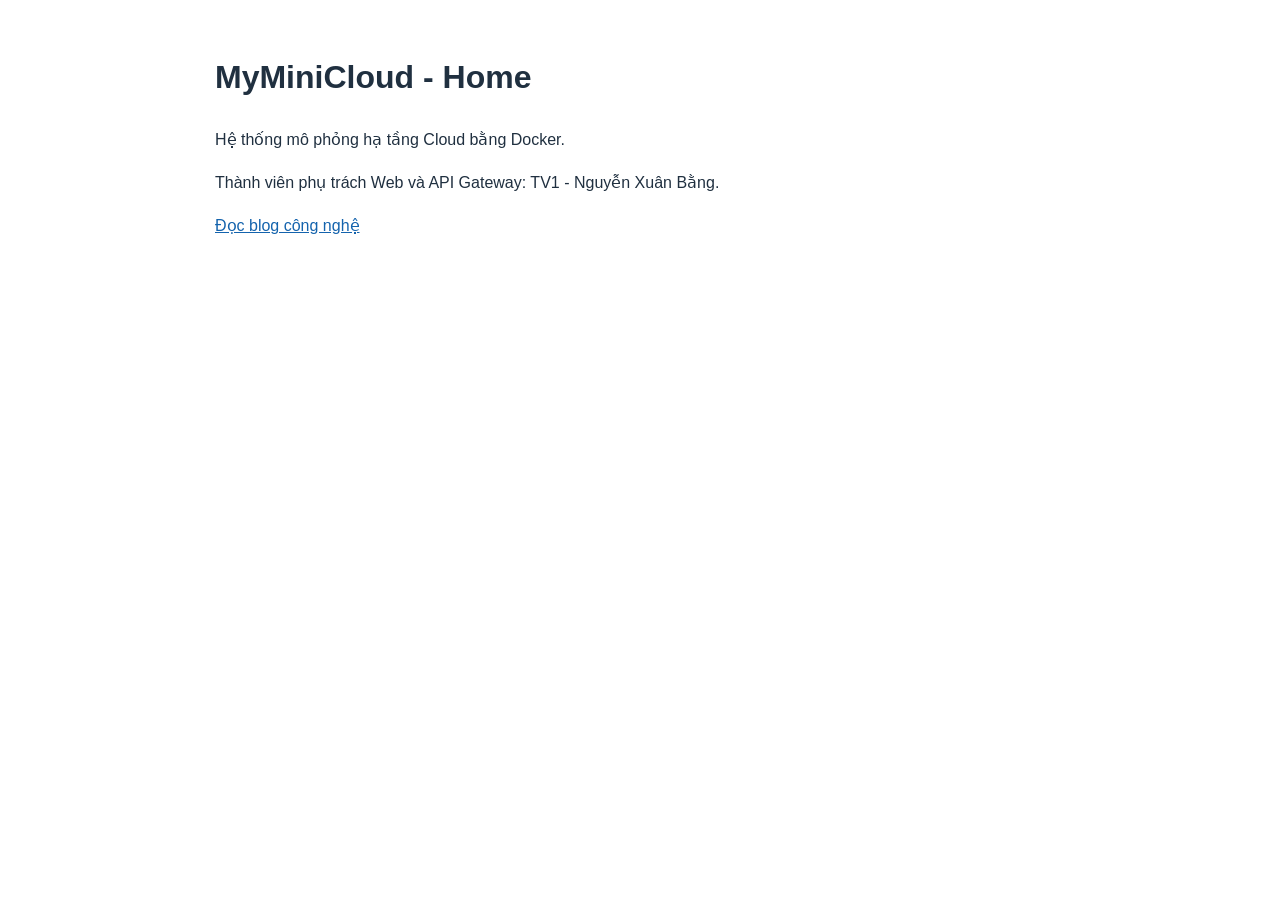
==== web-frontend-server/html/index.html @ 3929a2c7 "feat: add working Nginx web server and Compose configuration" ====
<!DOCTYPE html>
<html lang="vi">
<head>
    <meta charset="UTF-8">
    <meta name="viewport" content="width=device-width, initial-scale=1">
    <title>MyMiniCloud - Home</title>
    <style>
        body {
            max-width: 850px;
            margin: 50px auto;
            padding: 0 20px;
            font-family: Arial, sans-serif;
            line-height: 1.7;
            color: #203040;
        }
        a { color: #1463ad; }
    </style>
</head>
<body>
    <h1>MyMiniCloud - Home</h1>
    <p>Hệ thống mô phỏng hạ tầng Cloud bằng Docker.</p>
    <p>Thành viên phụ trách Web và API Gateway: TV1 - Nguyễn Xuân Bằng.</p>
    <nav>
        <a href="/blog/">Đọc blog công nghệ</a>
    </nav>
</body>
</html>
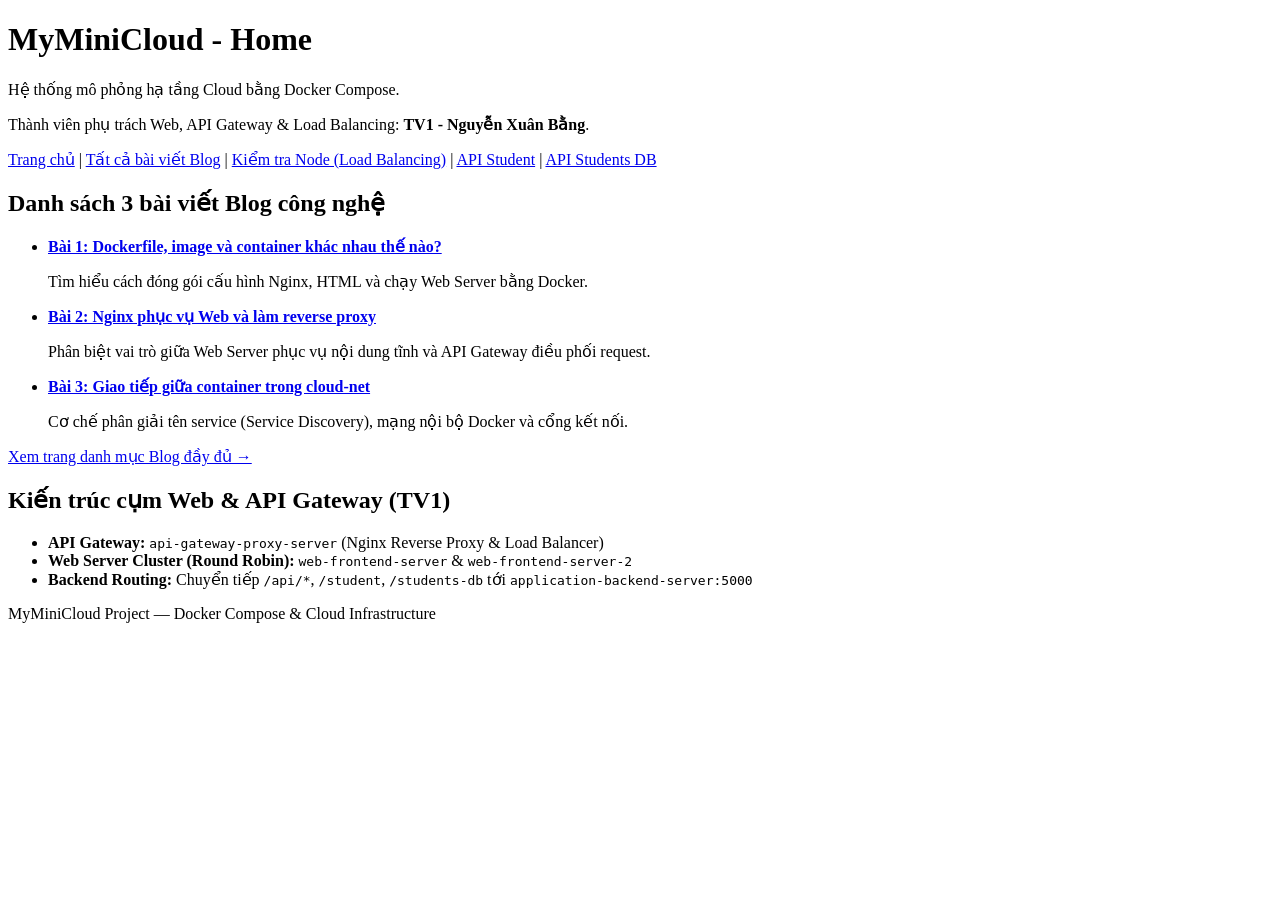
==== commit 105df9fe: "feat: add API gateway proxy server and web cluster load balancing configuration" ====
--- a/web-frontend-server/html/index.html
+++ b/web-frontend-server/html/index.html
@@ -4,24 +4,53 @@
     <meta charset="UTF-8">
     <meta name="viewport" content="width=device-width, initial-scale=1">
     <title>MyMiniCloud - Home</title>
-    <style>
-        body {
-            max-width: 850px;
-            margin: 50px auto;
-            padding: 0 20px;
-            font-family: Arial, sans-serif;
-            line-height: 1.7;
-            color: #203040;
-        }
-        a { color: #1463ad; }
-    </style>
+    <link rel="stylesheet" href="/styles.css">
 </head>
 <body>
-    <h1>MyMiniCloud - Home</h1>
-    <p>Hệ thống mô phỏng hạ tầng Cloud bằng Docker.</p>
-    <p>Thành viên phụ trách Web và API Gateway: TV1 - Nguyễn Xuân Bằng.</p>
+    <header>
+        <h1>MyMiniCloud - Home</h1>
+        <p>Hệ thống mô phỏng hạ tầng Cloud bằng Docker Compose.</p>
+        <p>Thành viên phụ trách Web, API Gateway &amp; Load Balancing: <strong>TV1 - Nguyễn Xuân Bằng</strong>.</p>
+    </header>
+
     <nav>
-        <a href="/blog/">Đọc blog công nghệ</a>
+        <a href="/">Trang chủ</a> |
+        <a href="/blog/">Tất cả bài viết Blog</a> |
+        <a href="/node">Kiểm tra Node (Load Balancing)</a> |
+        <a href="/api/student">API Student</a> |
+        <a href="/api/students-db">API Students DB</a>
     </nav>
+
+    <section class="card">
+        <h2>Danh sách 3 bài viết Blog công nghệ</h2>
+        <ul>
+            <li>
+                <a href="/blog/blog1.html"><strong>Bài 1: Dockerfile, image và container khác nhau thế nào?</strong></a>
+                <p>Tìm hiểu cách đóng gói cấu hình Nginx, HTML và chạy Web Server bằng Docker.</p>
+            </li>
+            <li>
+                <a href="/blog/blog2.html"><strong>Bài 2: Nginx phục vụ Web và làm reverse proxy</strong></a>
+                <p>Phân biệt vai trò giữa Web Server phục vụ nội dung tĩnh và API Gateway điều phối request.</p>
+            </li>
+            <li>
+                <a href="/blog/blog3.html"><strong>Bài 3: Giao tiếp giữa container trong cloud-net</strong></a>
+                <p>Cơ chế phân giải tên service (Service Discovery), mạng nội bộ Docker và cổng kết nối.</p>
+            </li>
+        </ul>
+        <p><a href="/blog/">Xem trang danh mục Blog đầy đủ &rarr;</a></p>
+    </section>
+
+    <section class="card">
+        <h2>Kiến trúc cụm Web &amp; API Gateway (TV1)</h2>
+        <ul>
+            <li><strong>API Gateway:</strong> <code>api-gateway-proxy-server</code> (Nginx Reverse Proxy &amp; Load Balancer)</li>
+            <li><strong>Web Server Cluster (Round Robin):</strong> <code>web-frontend-server</code> &amp; <code>web-frontend-server-2</code></li>
+            <li><strong>Backend Routing:</strong> Chuyển tiếp <code>/api/*</code>, <code>/student</code>, <code>/students-db</code> tới <code>application-backend-server:5000</code></li>
+        </ul>
+    </section>
+
+    <footer>
+        <p>MyMiniCloud Project &mdash; Docker Compose &amp; Cloud Infrastructure</p>
+    </footer>
 </body>
 </html>
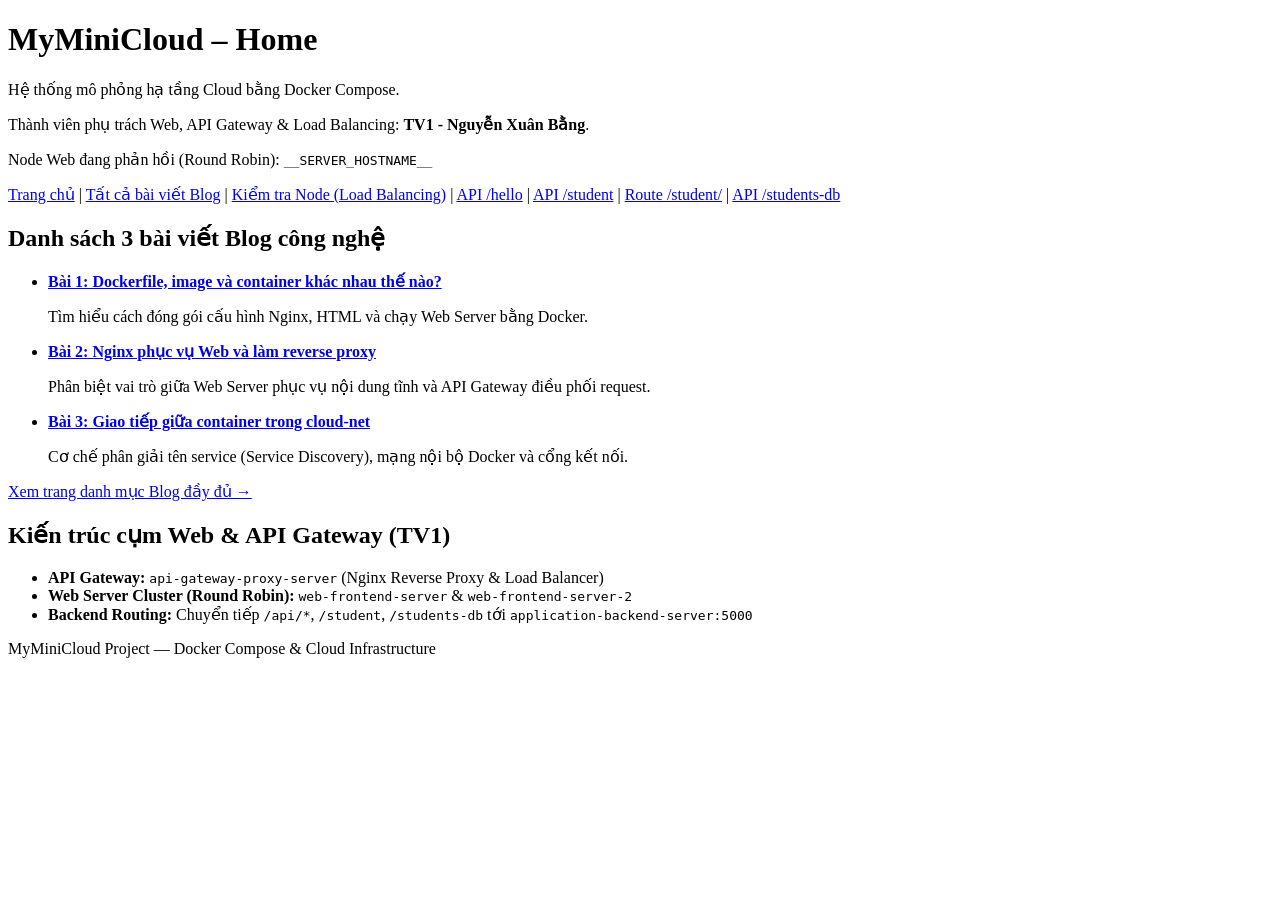
==== commit d9899da5: "feat: add TV3 services Keycloak, MinIO, and Bind9 DNS" ====
--- a/web-frontend-server/html/index.html
+++ b/web-frontend-server/html/index.html
@@ -8,17 +8,20 @@
 </head>
 <body>
     <header>
-        <h1>MyMiniCloud - Home</h1>
+        <h1>MyMiniCloud – Home</h1>
         <p>Hệ thống mô phỏng hạ tầng Cloud bằng Docker Compose.</p>
         <p>Thành viên phụ trách Web, API Gateway &amp; Load Balancing: <strong>TV1 - Nguyễn Xuân Bằng</strong>.</p>
+        <p>Node Web đang phản hồi (Round Robin): <code>__SERVER_HOSTNAME__</code></p>
     </header>
 
     <nav>
         <a href="/">Trang chủ</a> |
         <a href="/blog/">Tất cả bài viết Blog</a> |
         <a href="/node">Kiểm tra Node (Load Balancing)</a> |
-        <a href="/api/student">API Student</a> |
-        <a href="/api/students-db">API Students DB</a>
+        <a href="/api/hello">API /hello</a> |
+        <a href="/api/student">API /student</a> |
+        <a href="/student/">Route /student/</a> |
+        <a href="/api/students-db">API /students-db</a>
     </nav>
 
     <section class="card">
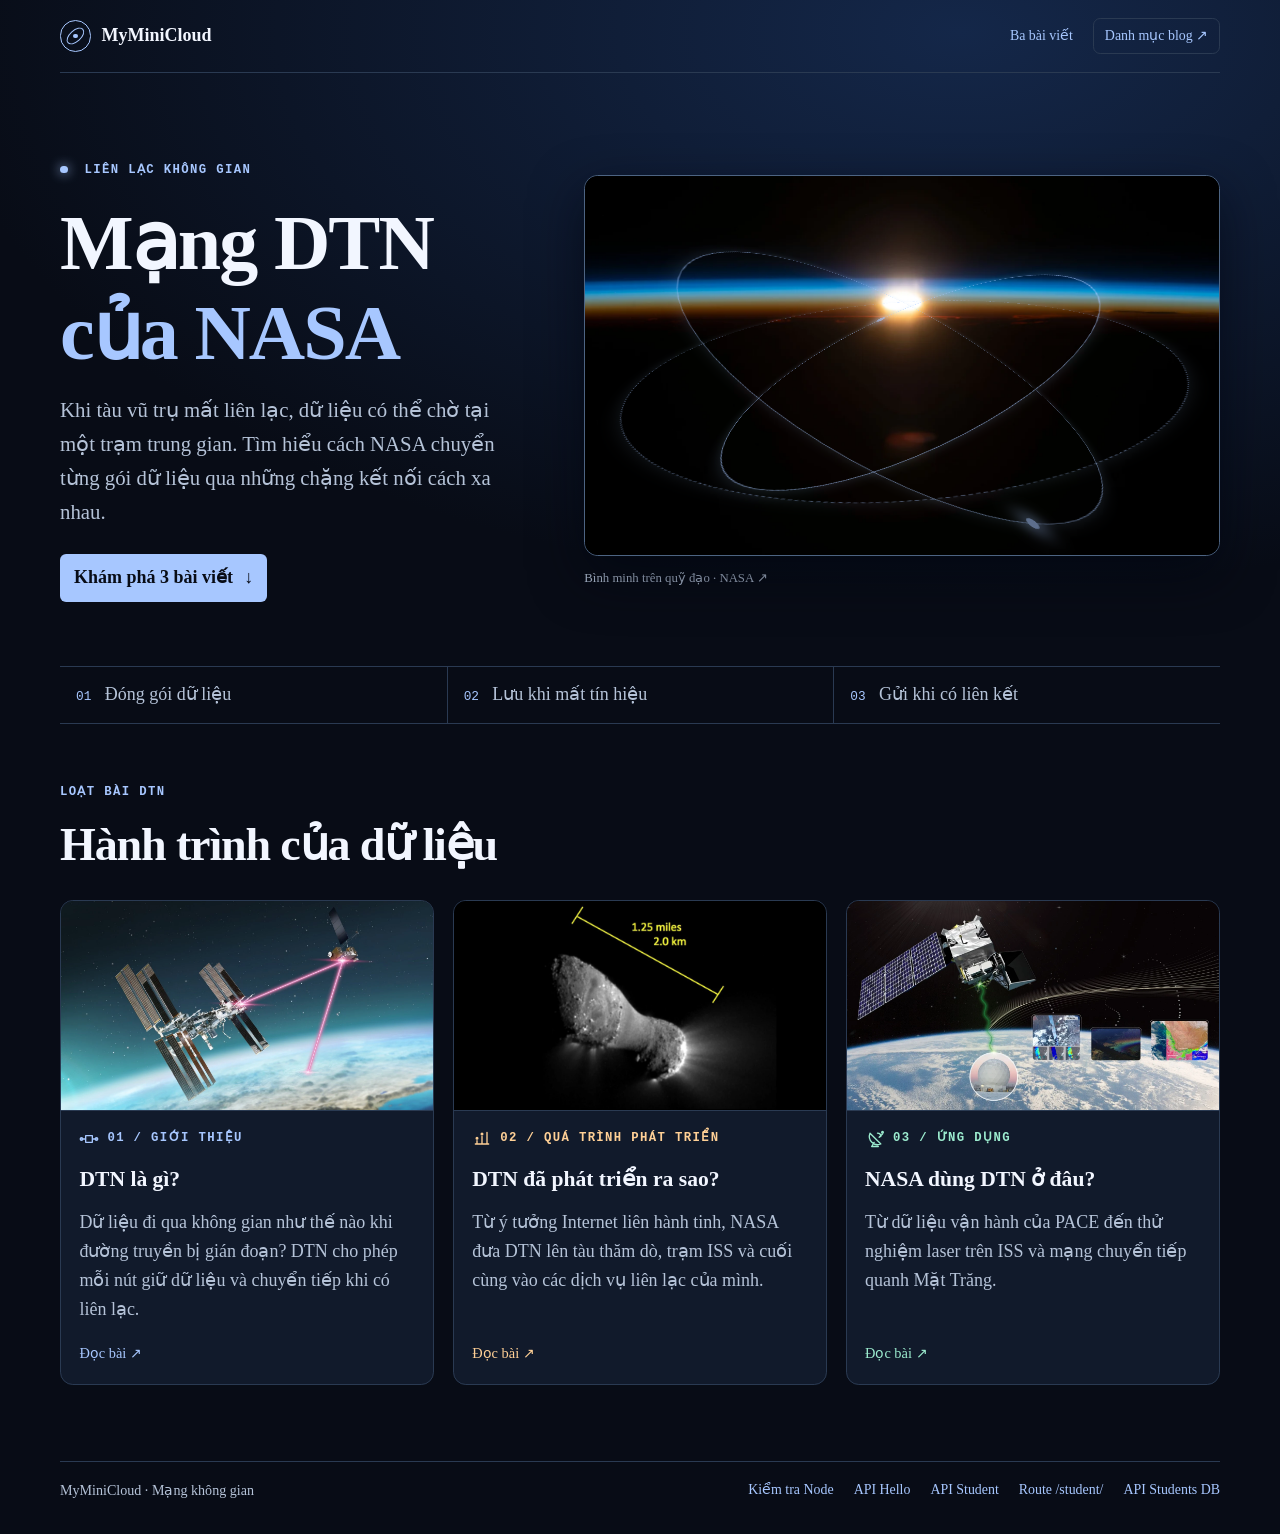
==== commit d64ef8c1: "cập nhật giao diện và nội dung trong trang chủ và 3 trang blog" ====
--- a/web-frontend-server/html/index.html
+++ b/web-frontend-server/html/index.html
@@ -1,59 +1,94 @@
-<!DOCTYPE html>
+<!doctype html>
 <html lang="vi">
 <head>
-    <meta charset="UTF-8">
+    <meta charset="utf-8">
     <meta name="viewport" content="width=device-width, initial-scale=1">
-    <title>MyMiniCloud - Home</title>
-    <link rel="stylesheet" href="/styles.css">
+    <meta name="theme-color" content="#080c16">
+    <meta name="description" content="Ba bài về cách NASA đưa dữ liệu qua những chặng liên lạc bị gián đoạn.">
+    <title>Mạng DTN của NASA | MyMiniCloud</title>
+    <link rel="stylesheet" href="blog/article.css">
+    <script src="blog/article.js" defer></script>
 </head>
-<body>
-    <header>
-        <h1>MyMiniCloud – Home</h1>
-        <p>Hệ thống mô phỏng hạ tầng Cloud bằng Docker Compose.</p>
-        <p>Thành viên phụ trách Web, API Gateway &amp; Load Balancing: <strong>TV1 - Nguyễn Xuân Bằng</strong>.</p>
-        <p>Node Web đang phản hồi (Round Robin): <code>__SERVER_HOSTNAME__</code></p>
+<body class="home">
+    <a class="skip" href="#noi-dung">Đến nội dung</a>
+    <header class="site-header wrap">
+        <a class="brand" href="index.html"><span aria-hidden="true" class="brand-mark"></span> MyMiniCloud</a>
+        <nav aria-label="Điều hướng chính"><a href="#ba-bai">Ba bài viết</a><a class="nav-link" href="blog/index.html">Danh mục blog <span aria-hidden="true">↗</span></a></nav>
     </header>
-
-    <nav>
-        <a href="/">Trang chủ</a> |
-        <a href="/blog/">Tất cả bài viết Blog</a> |
-        <a href="/node">Kiểm tra Node (Load Balancing)</a> |
-        <a href="/api/hello">API /hello</a> |
-        <a href="/api/student">API /student</a> |
-        <a href="/student/">Route /student/</a> |
-        <a href="/api/students-db">API /students-db</a>
-    </nav>
-
-    <section class="card">
-        <h2>Danh sách 3 bài viết Blog công nghệ</h2>
-        <ul>
-            <li>
-                <a href="/blog/blog1.html"><strong>Bài 1: Dockerfile, image và container khác nhau thế nào?</strong></a>
-                <p>Tìm hiểu cách đóng gói cấu hình Nginx, HTML và chạy Web Server bằng Docker.</p>
-            </li>
-            <li>
-                <a href="/blog/blog2.html"><strong>Bài 2: Nginx phục vụ Web và làm reverse proxy</strong></a>
-                <p>Phân biệt vai trò giữa Web Server phục vụ nội dung tĩnh và API Gateway điều phối request.</p>
-            </li>
-            <li>
-                <a href="/blog/blog3.html"><strong>Bài 3: Giao tiếp giữa container trong cloud-net</strong></a>
-                <p>Cơ chế phân giải tên service (Service Discovery), mạng nội bộ Docker và cổng kết nối.</p>
-            </li>
-        </ul>
-        <p><a href="/blog/">Xem trang danh mục Blog đầy đủ &rarr;</a></p>
-    </section>
-
-    <section class="card">
-        <h2>Kiến trúc cụm Web &amp; API Gateway (TV1)</h2>
-        <ul>
-            <li><strong>API Gateway:</strong> <code>api-gateway-proxy-server</code> (Nginx Reverse Proxy &amp; Load Balancer)</li>
-            <li><strong>Web Server Cluster (Round Robin):</strong> <code>web-frontend-server</code> &amp; <code>web-frontend-server-2</code></li>
-            <li><strong>Backend Routing:</strong> Chuyển tiếp <code>/api/*</code>, <code>/student</code>, <code>/students-db</code> tới <code>application-backend-server:5000</code></li>
-        </ul>
-    </section>
-
-    <footer>
-        <p>MyMiniCloud Project &mdash; Docker Compose &amp; Cloud Infrastructure</p>
+    <main id="noi-dung">
+        <section class="hero wrap">
+            <div class="hero-copy">
+                <p class="eyebrow"><span class="status-dot"></span> Liên lạc không gian</p>
+                <h1>Mạng DTN<br><em>của NASA</em></h1>
+                <p class="lead">Khi tàu vũ trụ mất liên lạc, dữ liệu có thể chờ tại một trạm trung gian. Tìm hiểu cách NASA chuyển từng gói dữ liệu qua những chặng kết nối cách xa nhau.</p>
+                <a class="button" href="#ba-bai">Khám phá 3 bài viết <span aria-hidden="true">↓</span></a>
+            </div>
+            <figure class="visual" data-orbit>
+    <div class="visual-frame">
+        <img src="images/dtn-earth-rise.webp" alt="Ánh bình minh viền quanh Trái Đất, chụp từ Trạm Vũ trụ Quốc tế" fetchpriority="high">
+        <div class="orbital-layer" aria-hidden="true">
+            <span class="orbit orbit-a"><i></i></span>
+            <span class="orbit orbit-b"><i></i></span>
+            <span class="orbit orbit-c"></span>
+        </div>
+    </div>
+    <figcaption><a href="https://www.nasa.gov/image-article/an-orbital-sunrise-illuminates-earths-atmosphere/">Bình minh trên quỹ đạo · NASA <span aria-hidden="true">↗</span></a></figcaption>
+</figure>
+        </section>
+        <div class="wrap relay-strip" aria-label="Ba bước chuyển dữ liệu DTN">
+            <span><b>01</b> Đóng gói dữ liệu</span>
+            <span><b>02</b> Lưu khi mất tín hiệu</span>
+            <span><b>03</b> Gửi khi có liên kết</span>
+        </div>
+        <section id="ba-bai" class="wrap collection">
+            <p class="eyebrow">Loạt bài DTN</p>
+            <h2>Hành trình của dữ liệu</h2>
+            <ol class="story-grid">
+    <li class="story theme-intro">
+        <a href="blog/blog1.html">
+            <div class="story-img"><img src="images/dtn-illuma-t.webp" alt="" loading="lazy"></div>
+            <div class="story-copy">
+                <p class="eyebrow story-kicker"><svg aria-hidden="true" width="20" height="20" viewBox="0 0 24 24" fill="none" stroke="currentColor" stroke-width="1.6" stroke-linecap="round" stroke-linejoin="round"><path d="M3 12h5m8 0h5M8 8h8v8H8z"/><circle cx="3" cy="12" r="1.5"/><circle cx="21" cy="12" r="1.5"/></svg> 01 / Giới thiệu</p>
+                <h3>DTN là gì?</h3>
+                <p>Dữ liệu đi qua không gian như thế nào khi đường truyền bị gián đoạn? DTN cho phép mỗi nút giữ dữ liệu và chuyển tiếp khi có liên lạc.</p>
+                <span class="story-link">Đọc bài <span aria-hidden="true">↗</span></span>
+            </div>
+        </a>
+    </li>
+    <li class="story theme-history">
+        <a href="blog/blog2.html">
+            <div class="story-img"><img src="images/dtn-hartley-2.webp" alt="" loading="lazy"></div>
+            <div class="story-copy">
+                <p class="eyebrow story-kicker"><svg aria-hidden="true" width="20" height="20" viewBox="0 0 24 24" fill="none" stroke="currentColor" stroke-width="1.6" stroke-linecap="round" stroke-linejoin="round"><path d="M4 18h16M6 18v-4m6 4V9m6 9V4"/><circle cx="6" cy="11" r="1"/><circle cx="12" cy="6" r="1"/></svg> 02 / Quá trình phát triển</p>
+                <h3>DTN đã phát triển ra sao?</h3>
+                <p>Từ ý tưởng Internet liên hành tinh, NASA đưa DTN lên tàu thăm dò, trạm ISS và cuối cùng vào các dịch vụ liên lạc của mình.</p>
+                <span class="story-link">Đọc bài <span aria-hidden="true">↗</span></span>
+            </div>
+        </a>
+    </li>
+    <li class="story theme-uses">
+        <a href="blog/blog3.html">
+            <div class="story-img"><img src="images/dtn-pace.webp" alt="" loading="lazy"></div>
+            <div class="story-copy">
+                <p class="eyebrow story-kicker"><svg aria-hidden="true" width="20" height="20" viewBox="0 0 24 24" fill="none" stroke="currentColor" stroke-width="1.6" stroke-linecap="round" stroke-linejoin="round"><path d="M6 5a10 10 0 0 0 13 13L6 5Zm5 11-3 5m0 0h8m1-11 4-4M15 5a4 4 0 0 1 4 4"/><circle cx="21" cy="4" r="1"/></svg> 03 / Ứng dụng</p>
+                <h3>NASA dùng DTN ở đâu?</h3>
+                <p>Từ dữ liệu vận hành của PACE đến thử nghiệm laser trên ISS và mạng chuyển tiếp quanh Mặt Trăng.</p>
+                <span class="story-link">Đọc bài <span aria-hidden="true">↗</span></span>
+            </div>
+        </a>
+    </li>
+</ol>
+        </section>
+    </main>
+    <footer class="site-footer wrap">
+        <span>MyMiniCloud · Mạng không gian</span>
+        <nav aria-label="Tiện ích dự án">
+            <a href="/node">Kiểm tra Node</a>
+            <a href="/api/hello">API Hello</a>
+            <a href="/api/student">API Student</a>
+            <a href="/student/">Route /student/</a>
+            <a href="/api/students-db">API Students DB</a>
+        </nav>
     </footer>
 </body>
 </html>
--- a/web-frontend-server/html/blog/article.css
+++ b/web-frontend-server/html/blog/article.css
@@ -0,0 +1,266 @@
+:root {
+    color-scheme: dark;
+    --background: #080c16;
+    --surface: #111a2b;
+    --line: #2a3a52;
+    --text: #f2f6ff;
+    --muted: #b5c3d8;
+    --accent: #a7c7ff;
+    --mono: Consolas, "Liberation Mono", monospace;
+}
+* { box-sizing: border-box; }
+[hidden] { display: none !important; }
+body {
+    margin: 0;
+    background: radial-gradient(ellipse 80% 35rem at 75% 2rem, #142749, transparent), var(--background);
+    color: var(--text);
+    font: 1.125rem/1.62 "Times New Roman", Times, serif;
+}
+.theme-history { --accent: #ffd096; }
+.theme-uses { --accent: #9ceccf; }
+a { color: var(--accent); text-decoration: none; }
+a:hover { color: var(--text); }
+button { font: inherit; }
+a:focus-visible, button:focus-visible { outline: 2px solid var(--accent); outline-offset: 5px; }
+img { display: block; max-width: 100%; }
+h1, h2, h3 { line-height: 1.15; margin-block: 0 1rem; }
+h1, h2 { text-wrap: balance; letter-spacing: -.025em; }
+h1 { font-size: clamp(2.65rem, 6.1vw, 5.5rem); }
+h1 em { color: var(--accent); font-style: normal; }
+h2 { font-size: clamp(1.8rem, 3.6vw, 3rem); }
+p { margin-block: 0 1.1rem; }
+.wrap { width: min(1160px, calc(100% - 72px)); margin-inline: auto; }
+.skip {
+    position: absolute;
+    z-index: 2;
+    left: 1rem;
+    top: 1rem;
+    padding: .6rem 1rem;
+    background: var(--surface);
+}
+.skip:not(:focus) { transform: translateY(-180%); }
+
+.site-header, .site-footer {
+    display: flex;
+    justify-content: space-between;
+    align-items: center;
+    flex-wrap: wrap;
+    gap: .7rem 1.4rem;
+    padding-block: 1.1rem;
+}
+.site-header { border-bottom: 1px solid var(--line); }
+.site-footer { border-top: 1px solid var(--line); color: var(--muted); font-size: .88rem; padding-bottom: 2rem; }
+.site-header nav, .site-footer nav { display: flex; flex-wrap: wrap; align-items: center; gap: .55rem 1.25rem; font-size: .87rem; }
+.brand { display: inline-flex; align-items: center; gap: .65rem; color: var(--text); font-weight: 700; }
+.brand-mark {
+    position: relative;
+    display: grid;
+    place-items: center;
+    width: 1.95rem;
+    aspect-ratio: 1;
+    border: 1px solid var(--accent);
+    border-radius: 50%;
+    color: var(--accent);
+}
+.brand-mark::before { content: ""; width: 65%; height: 35%; border: 1px solid currentColor; border-radius: 50%; transform: rotate(-42deg); }
+.brand-mark::after { content: ""; position: absolute; width: .28rem; aspect-ratio: 1; border-radius: 50%; background: currentColor; }
+.nav-link { border: 1px solid var(--line); border-radius: .45rem; padding: .38rem .68rem; }
+
+.hero {
+    display: grid;
+    grid-template-columns: minmax(0, .84fr) minmax(0, 1.16fr);
+    align-items: center;
+    gap: clamp(2rem, 5vw, 4.5rem);
+    padding-block: clamp(3rem, 7vw, 6.5rem) clamp(2.5rem, 5vw, 4.5rem);
+}
+.eyebrow {
+    margin-bottom: 1.1rem;
+    color: var(--accent);
+    font: 700 .77rem/1.45 var(--mono);
+    letter-spacing: .11em;
+    text-transform: uppercase;
+}
+.status-dot { display: inline-block; width: .48rem; aspect-ratio: 1; border-radius: 50%; margin-right: .5rem; background: currentColor; box-shadow: 0 0 .7rem currentColor; }
+.lead { max-width: 53ch; color: var(--muted); font-size: clamp(1.125rem, 2vw, 1.3rem); }
+.button {
+    display: inline-flex;
+    align-items: center;
+    gap: .7rem;
+    margin-top: .5rem;
+    padding: .58rem .88rem;
+    border-radius: .38rem;
+    background: var(--accent);
+    color: var(--background);
+    font-weight: 700;
+    text-decoration: none;
+}
+.button:hover { background: var(--text); color: var(--background); }
+.visual { margin: 0; min-width: 0; }
+.visual-frame {
+    position: relative;
+    overflow: hidden;
+    isolation: isolate;
+    aspect-ratio: 5 / 3;
+    border: 1px solid #4d6482;
+    border-radius: .85rem;
+    background: #0a1322;
+    box-shadow: 0 1.2rem 3.2rem #020610aa;
+}
+.visual-frame img { width: 100%; height: 100%; object-fit: cover; }
+.visual figcaption { margin-top: .75rem; font-size: .8rem; }
+.visual figcaption a { color: var(--muted); }
+.visual figcaption a:hover { color: var(--accent); }
+.orbital-layer {
+    position: absolute;
+    inset: 0;
+    display: grid;
+    place-items: center;
+    pointer-events: none;
+    color: var(--accent);
+    transform: translate(var(--orbit-x, 0px), var(--orbit-y, 0px));
+    transition: transform .35s ease-out;
+    perspective: 700px;
+}
+.orbit {
+    position: absolute;
+    width: 63%;
+    aspect-ratio: 1;
+    border: 1px solid currentColor;
+    border-radius: 50%;
+    opacity: .7;
+    transform: rotateZ(var(--angle)) rotateX(71deg);
+    box-shadow: 0 0 1rem #a5ceff40;
+}
+.orbit-a { --angle: -25deg; }
+.orbit-b { --angle: 29deg; width: 72%; opacity: .55; }
+.orbit-c { --angle: -4deg; width: 84%; border-style: dashed; opacity: .46; }
+.orbit i { position: absolute; inset: 0; border-radius: 50%; }
+.orbit i::after {
+    content: "";
+    position: absolute;
+    left: calc(50% - .35rem);
+    top: -.35rem;
+    width: .7rem;
+    aspect-ratio: 1;
+    border-radius: 50%;
+    background: currentColor;
+    box-shadow: 0 0 1.3rem .3rem currentColor;
+}
+.orbit-b i { rotate: 140deg; }
+@media (prefers-reduced-motion: no-preference) {
+    .orbit i { animation: orbit-sweep 4.2s ease-out both; }
+}
+@keyframes orbit-sweep { from { transform: rotate(0); } to { transform: rotate(360deg); } }
+
+.relay-strip {
+    display: grid;
+    grid-template-columns: repeat(3, 1fr);
+    border-block: 1px solid var(--line);
+    color: var(--muted);
+}
+.relay-strip span { padding: .85rem 1rem; }
+.relay-strip span + span { border-left: 1px solid var(--line); }
+.relay-strip b { color: var(--accent); font: .8rem var(--mono); margin-right: .55rem; }
+.collection { padding-block: 3.75rem 4.75rem; }
+.catalog-intro h1 { font-size: clamp(2.8rem, 6.2vw, 5rem); }
+.story-grid {
+    display: grid;
+    grid-template-columns: repeat(3, minmax(0, 1fr));
+    gap: 1.15rem;
+    margin: 1.75rem 0 0;
+    padding: 0;
+    list-style: none;
+}
+.story a {
+    display: flex;
+    flex-direction: column;
+    height: 100%;
+    overflow: hidden;
+    border: 1px solid var(--line);
+    border-radius: .8rem;
+    background: var(--surface);
+    color: var(--text);
+    text-decoration: none;
+}
+.story a:hover { border-color: var(--accent); }
+.story-img { aspect-ratio: 16 / 9; overflow: hidden; background: #0a1322; border-bottom: 1px solid var(--line); }
+.story-img img { width: 100%; height: 100%; object-fit: cover; transition: transform .45s ease-out; }
+.theme-history .visual-frame, .theme-history .story-img { background: #000; }
+.theme-history .visual-frame img, .theme-history .story-img img { object-fit: contain; }
+.story a:hover img, .story a:focus-visible img { transform: scale(1.055); }
+.story-copy { display: flex; flex: 1; flex-direction: column; align-items: flex-start; padding: 1.15rem; }
+.story-kicker { display: flex; align-items: center; gap: .5rem; }
+.story-copy h3 { font-size: 1.35rem; }
+.story-copy p:not(.eyebrow) { color: var(--muted); }
+.story-link { margin-top: auto; color: var(--accent); font-size: .9rem; }
+
+.article-layout {
+    display: grid;
+    grid-template-columns: 13rem minmax(0, 1fr);
+    align-items: start;
+    gap: 2rem clamp(2rem, 5vw, 4.75rem);
+    border-top: 1px solid var(--line);
+    padding-block: 2.3rem 3.25rem;
+}
+.toc { position: sticky; top: 1.5rem; }
+.toc ol { margin: 0; padding-left: 1.5rem; font-size: .88rem; }
+.toc li { margin-bottom: .5rem; }
+.toc li::marker { color: var(--accent); }
+.article-body { max-width: 51rem; }
+.article-body section { scroll-margin-top: 2rem; }
+.article-body section + section { margin-top: 2.2rem; padding-top: 2.2rem; border-top: 1px solid var(--line); }
+.article-body p, .article-body li { color: var(--muted); }
+.article-body strong { color: var(--text); }
+.sources h2 { font-size: 1.45rem; }
+.sources li { margin-bottom: .35rem; }
+
+.signal-demo { margin: 1.25rem 0; padding: 1.15rem; border: 1px solid var(--line); border-radius: .8rem; background: var(--surface); }
+.signal-demo .eyebrow { color: var(--accent); }
+.signal-route {
+    display: grid;
+    grid-template-columns: repeat(3, minmax(0, 1fr));
+    gap: .9rem;
+    margin: 0 0 1rem;
+    padding: 0;
+    list-style: none;
+}
+.signal-route li {
+    display: flex;
+    flex-direction: column;
+    gap: .25rem;
+    padding: .8rem;
+    border: 1px solid var(--line);
+    border-radius: .5rem;
+    background: var(--background);
+}
+.signal-route span, .signal-route small { font-size: .75rem; }
+.signal-route span { font-family: var(--mono); color: var(--accent); }
+.signal-demo[data-link="off"] .signal-route li:last-child { border-style: dashed; }
+.signal-demo[data-link="on"] .signal-route li:last-child { border-color: #9ceccf; }
+.demo-actions { display: flex; flex-wrap: wrap; gap: .6rem; }
+.demo-actions button { cursor: pointer; padding: .45rem .7rem; border: 1px solid var(--accent); border-radius: .36rem; background: transparent; color: var(--accent); }
+.demo-actions button:hover { background: var(--accent); color: var(--background); }
+.demo-status { margin: .75rem 0 0; }
+.timeline { margin: 0; padding: 0; list-style: none; }
+.timeline li { display: grid; grid-template-columns: 5rem minmax(0, 1fr); gap: .7rem 1.3rem; padding-block: 1.15rem; border-bottom: 1px solid var(--line); }
+.timeline time { color: var(--accent); font: 1.2rem/1.15 var(--mono); }
+.timeline h3 { color: var(--text); margin-bottom: .5rem; }
+.timeline p { margin-bottom: .5rem; }
+
+@media (max-width: 800px) {
+    .wrap { width: min(660px, calc(100% - 36px)); }
+    .hero, .article-layout { grid-template-columns: minmax(0, 1fr); }
+    .toc { position: static; }
+    .story-grid { grid-template-columns: minmax(0, 1fr); }
+}
+@media (max-width: 530px) {
+    .site-header nav { gap: .4rem .65rem; }
+    .relay-strip, .signal-route { grid-template-columns: minmax(0, 1fr); }
+    .relay-strip span + span { border-top: 1px solid var(--line); border-left: 0; }
+    .collection { padding-block: 2.75rem; }
+    .timeline li { grid-template-columns: minmax(0, 1fr); }
+}
+@media (prefers-reduced-motion: reduce) {
+    .orbital-layer, .story-img img { transition: none; transform: none; }
+    .story a:hover img, .story a:focus-visible img { transform: none; }
+}
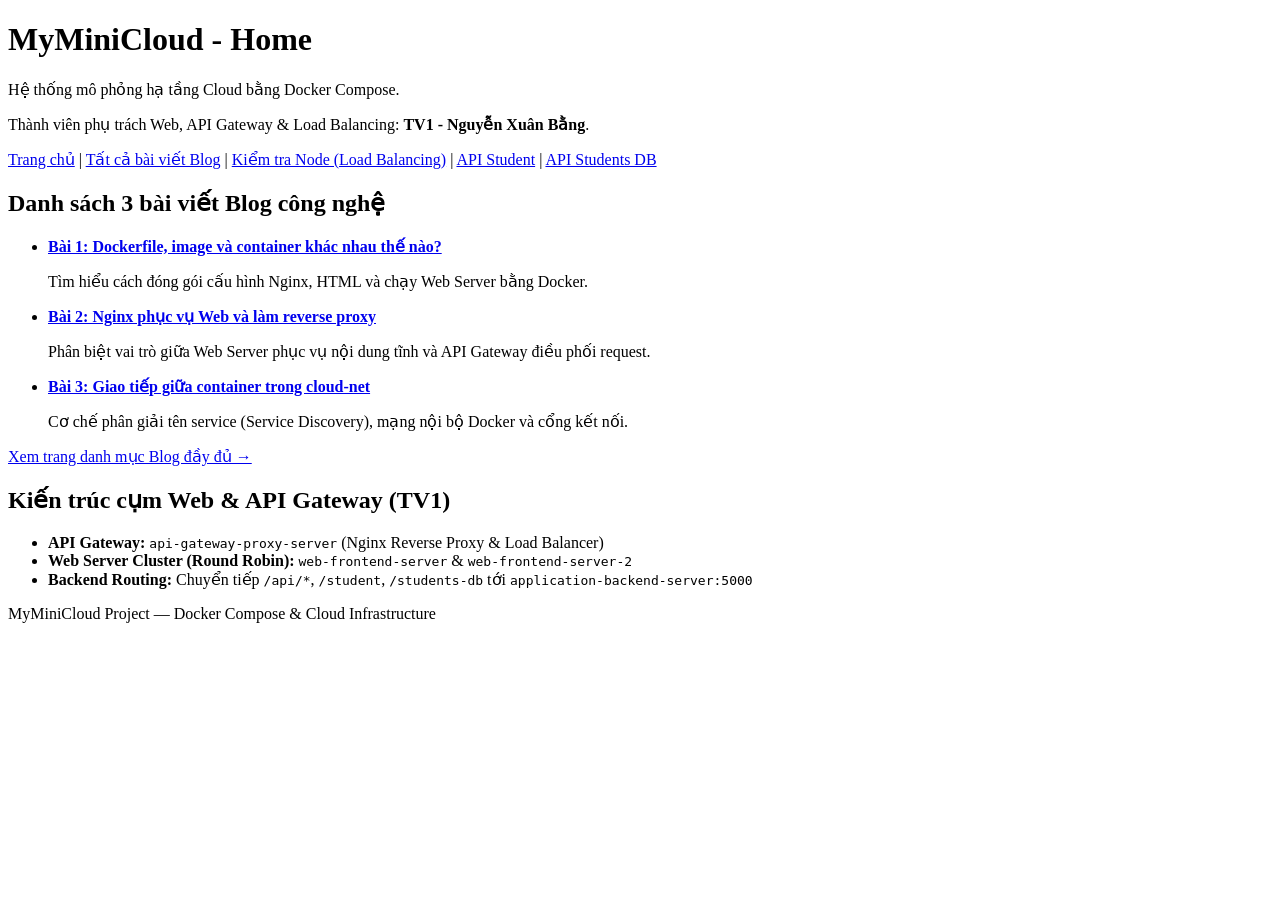
==== commit 50fcc633: "Add files via upload" ====
--- a/web-frontend-server/html/index.html
+++ b/web-frontend-server/html/index.html
@@ -1,94 +1,56 @@
-<!doctype html>
+<!DOCTYPE html>
 <html lang="vi">
 <head>
-    <meta charset="utf-8">
+    <meta charset="UTF-8">
     <meta name="viewport" content="width=device-width, initial-scale=1">
-    <meta name="theme-color" content="#080c16">
-    <meta name="description" content="Ba bài về cách NASA đưa dữ liệu qua những chặng liên lạc bị gián đoạn.">
-    <title>Mạng DTN của NASA | MyMiniCloud</title>
-    <link rel="stylesheet" href="blog/article.css">
-    <script src="blog/article.js" defer></script>
+    <title>MyMiniCloud - Home</title>
+    <link rel="stylesheet" href="/styles.css">
 </head>
-<body class="home">
-    <a class="skip" href="#noi-dung">Đến nội dung</a>
-    <header class="site-header wrap">
-        <a class="brand" href="index.html"><span aria-hidden="true" class="brand-mark"></span> MyMiniCloud</a>
-        <nav aria-label="Điều hướng chính"><a href="#ba-bai">Ba bài viết</a><a class="nav-link" href="blog/index.html">Danh mục blog <span aria-hidden="true">↗</span></a></nav>
+<body>
+    <header>
+        <h1>MyMiniCloud - Home</h1>
+        <p>Hệ thống mô phỏng hạ tầng Cloud bằng Docker Compose.</p>
+        <p>Thành viên phụ trách Web, API Gateway &amp; Load Balancing: <strong>TV1 - Nguyễn Xuân Bằng</strong>.</p>
     </header>
-    <main id="noi-dung">
-        <section class="hero wrap">
-            <div class="hero-copy">
-                <p class="eyebrow"><span class="status-dot"></span> Liên lạc không gian</p>
-                <h1>Mạng DTN<br><em>của NASA</em></h1>
-                <p class="lead">Khi tàu vũ trụ mất liên lạc, dữ liệu có thể chờ tại một trạm trung gian. Tìm hiểu cách NASA chuyển từng gói dữ liệu qua những chặng kết nối cách xa nhau.</p>
-                <a class="button" href="#ba-bai">Khám phá 3 bài viết <span aria-hidden="true">↓</span></a>
-            </div>
-            <figure class="visual" data-orbit>
-    <div class="visual-frame">
-        <img src="images/dtn-earth-rise.webp" alt="Ánh bình minh viền quanh Trái Đất, chụp từ Trạm Vũ trụ Quốc tế" fetchpriority="high">
-        <div class="orbital-layer" aria-hidden="true">
-            <span class="orbit orbit-a"><i></i></span>
-            <span class="orbit orbit-b"><i></i></span>
-            <span class="orbit orbit-c"></span>
-        </div>
-    </div>
-    <figcaption><a href="https://www.nasa.gov/image-article/an-orbital-sunrise-illuminates-earths-atmosphere/">Bình minh trên quỹ đạo · NASA <span aria-hidden="true">↗</span></a></figcaption>
-</figure>
-        </section>
-        <div class="wrap relay-strip" aria-label="Ba bước chuyển dữ liệu DTN">
-            <span><b>01</b> Đóng gói dữ liệu</span>
-            <span><b>02</b> Lưu khi mất tín hiệu</span>
-            <span><b>03</b> Gửi khi có liên kết</span>
-        </div>
-        <section id="ba-bai" class="wrap collection">
-            <p class="eyebrow">Loạt bài DTN</p>
-            <h2>Hành trình của dữ liệu</h2>
-            <ol class="story-grid">
-    <li class="story theme-intro">
-        <a href="blog/blog1.html">
-            <div class="story-img"><img src="images/dtn-illuma-t.webp" alt="" loading="lazy"></div>
-            <div class="story-copy">
-                <p class="eyebrow story-kicker"><svg aria-hidden="true" width="20" height="20" viewBox="0 0 24 24" fill="none" stroke="currentColor" stroke-width="1.6" stroke-linecap="round" stroke-linejoin="round"><path d="M3 12h5m8 0h5M8 8h8v8H8z"/><circle cx="3" cy="12" r="1.5"/><circle cx="21" cy="12" r="1.5"/></svg> 01 / Giới thiệu</p>
-                <h3>DTN là gì?</h3>
-                <p>Dữ liệu đi qua không gian như thế nào khi đường truyền bị gián đoạn? DTN cho phép mỗi nút giữ dữ liệu và chuyển tiếp khi có liên lạc.</p>
-                <span class="story-link">Đọc bài <span aria-hidden="true">↗</span></span>
-            </div>
-        </a>
-    </li>
-    <li class="story theme-history">
-        <a href="blog/blog2.html">
-            <div class="story-img"><img src="images/dtn-hartley-2.webp" alt="" loading="lazy"></div>
-            <div class="story-copy">
-                <p class="eyebrow story-kicker"><svg aria-hidden="true" width="20" height="20" viewBox="0 0 24 24" fill="none" stroke="currentColor" stroke-width="1.6" stroke-linecap="round" stroke-linejoin="round"><path d="M4 18h16M6 18v-4m6 4V9m6 9V4"/><circle cx="6" cy="11" r="1"/><circle cx="12" cy="6" r="1"/></svg> 02 / Quá trình phát triển</p>
-                <h3>DTN đã phát triển ra sao?</h3>
-                <p>Từ ý tưởng Internet liên hành tinh, NASA đưa DTN lên tàu thăm dò, trạm ISS và cuối cùng vào các dịch vụ liên lạc của mình.</p>
-                <span class="story-link">Đọc bài <span aria-hidden="true">↗</span></span>
-            </div>
-        </a>
-    </li>
-    <li class="story theme-uses">
-        <a href="blog/blog3.html">
-            <div class="story-img"><img src="images/dtn-pace.webp" alt="" loading="lazy"></div>
-            <div class="story-copy">
-                <p class="eyebrow story-kicker"><svg aria-hidden="true" width="20" height="20" viewBox="0 0 24 24" fill="none" stroke="currentColor" stroke-width="1.6" stroke-linecap="round" stroke-linejoin="round"><path d="M6 5a10 10 0 0 0 13 13L6 5Zm5 11-3 5m0 0h8m1-11 4-4M15 5a4 4 0 0 1 4 4"/><circle cx="21" cy="4" r="1"/></svg> 03 / Ứng dụng</p>
-                <h3>NASA dùng DTN ở đâu?</h3>
-                <p>Từ dữ liệu vận hành của PACE đến thử nghiệm laser trên ISS và mạng chuyển tiếp quanh Mặt Trăng.</p>
-                <span class="story-link">Đọc bài <span aria-hidden="true">↗</span></span>
-            </div>
-        </a>
-    </li>
-</ol>
-        </section>
-    </main>
-    <footer class="site-footer wrap">
-        <span>MyMiniCloud · Mạng không gian</span>
-        <nav aria-label="Tiện ích dự án">
-            <a href="/node">Kiểm tra Node</a>
-            <a href="/api/hello">API Hello</a>
-            <a href="/api/student">API Student</a>
-            <a href="/student/">Route /student/</a>
-            <a href="/api/students-db">API Students DB</a>
-        </nav>
+
+    <nav>
+        <a href="/">Trang chủ</a> |
+        <a href="/blog/">Tất cả bài viết Blog</a> |
+        <a href="/node">Kiểm tra Node (Load Balancing)</a> |
+        <a href="/api/student">API Student</a> |
+        <a href="/api/students-db">API Students DB</a>
+    </nav>
+
+    <section class="card">
+        <h2>Danh sách 3 bài viết Blog công nghệ</h2>
+        <ul>
+            <li>
+                <a href="/blog/blog1.html"><strong>Bài 1: Dockerfile, image và container khác nhau thế nào?</strong></a>
+                <p>Tìm hiểu cách đóng gói cấu hình Nginx, HTML và chạy Web Server bằng Docker.</p>
+            </li>
+            <li>
+                <a href="/blog/blog2.html"><strong>Bài 2: Nginx phục vụ Web và làm reverse proxy</strong></a>
+                <p>Phân biệt vai trò giữa Web Server phục vụ nội dung tĩnh và API Gateway điều phối request.</p>
+            </li>
+            <li>
+                <a href="/blog/blog3.html"><strong>Bài 3: Giao tiếp giữa container trong cloud-net</strong></a>
+                <p>Cơ chế phân giải tên service (Service Discovery), mạng nội bộ Docker và cổng kết nối.</p>
+            </li>
+        </ul>
+        <p><a href="/blog/">Xem trang danh mục Blog đầy đủ &rarr;</a></p>
+    </section>
+
+    <section class="card">
+        <h2>Kiến trúc cụm Web &amp; API Gateway (TV1)</h2>
+        <ul>
+            <li><strong>API Gateway:</strong> <code>api-gateway-proxy-server</code> (Nginx Reverse Proxy &amp; Load Balancer)</li>
+            <li><strong>Web Server Cluster (Round Robin):</strong> <code>web-frontend-server</code> &amp; <code>web-frontend-server-2</code></li>
+            <li><strong>Backend Routing:</strong> Chuyển tiếp <code>/api/*</code>, <code>/student</code>, <code>/students-db</code> tới <code>application-backend-server:5000</code></li>
+        </ul>
+    </section>
+
+    <footer>
+        <p>MyMiniCloud Project &mdash; Docker Compose &amp; Cloud Infrastructure</p>
     </footer>
 </body>
 </html>
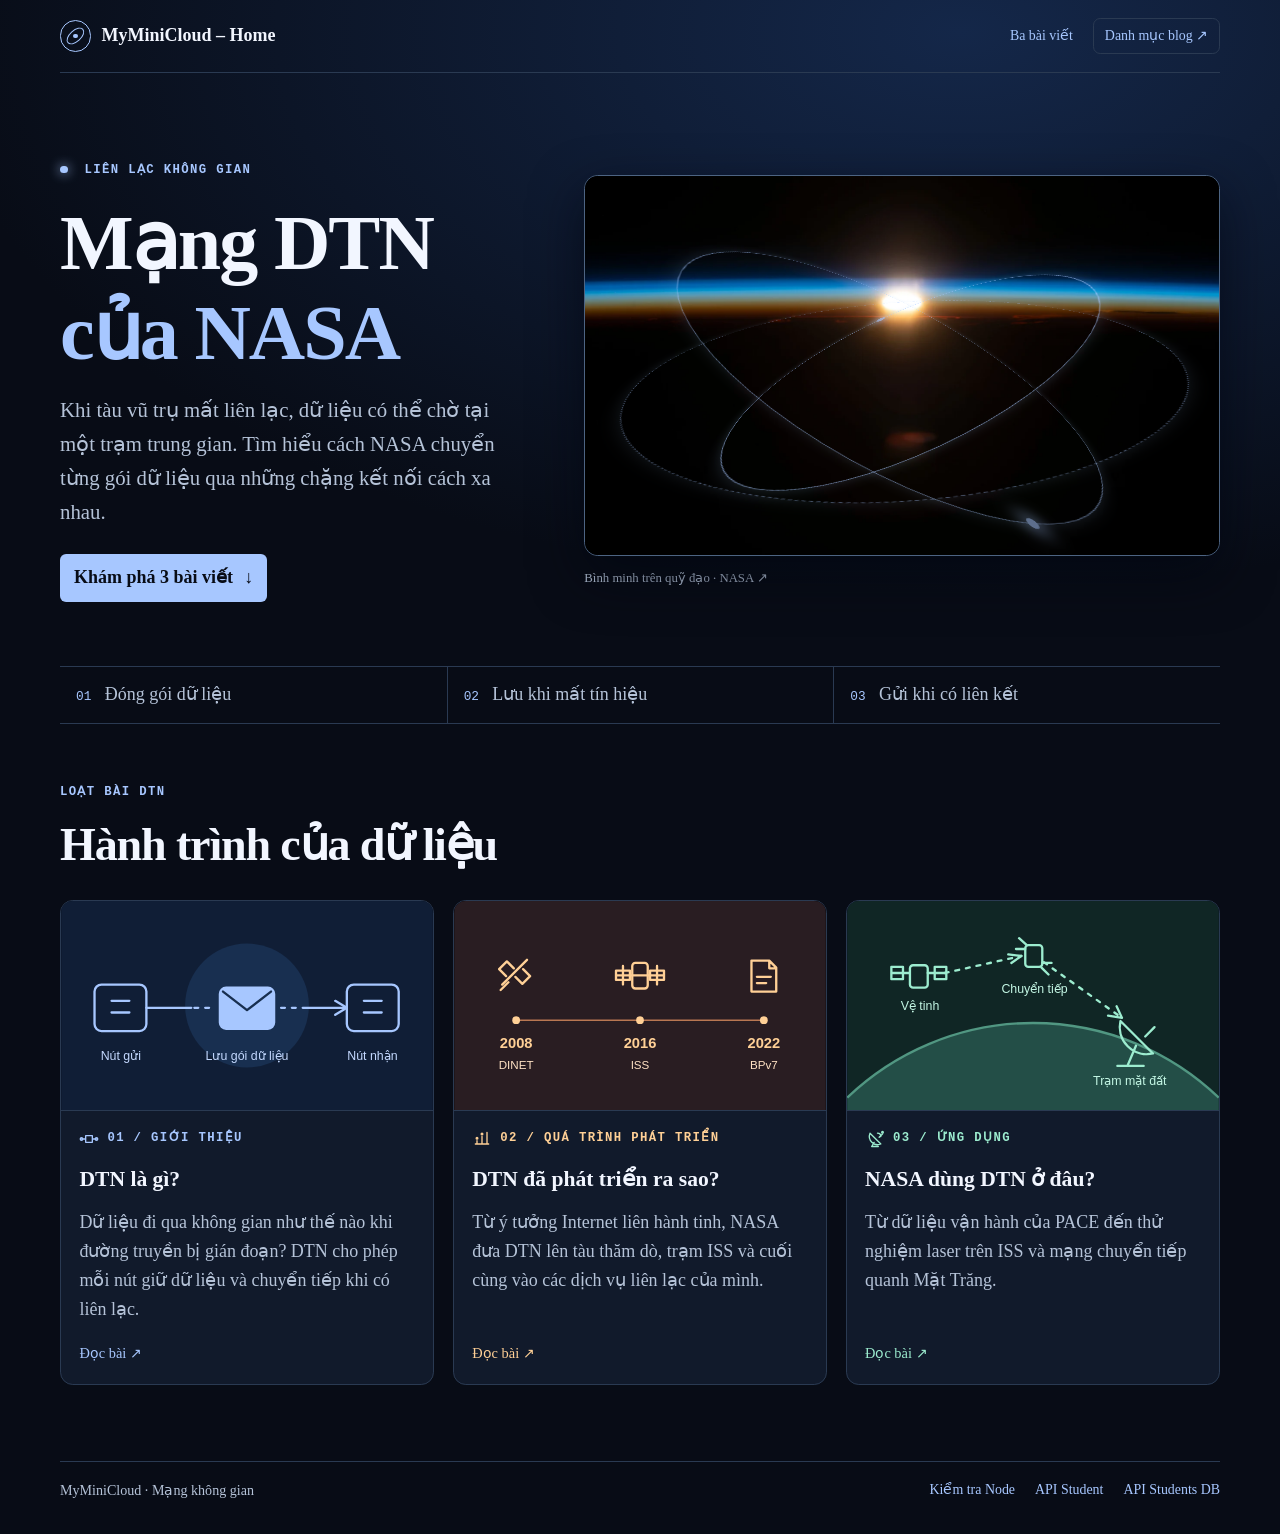
==== commit 20cbbd08: "Finalize TV1 integration" ====
--- a/web-frontend-server/html/index.html
+++ b/web-frontend-server/html/index.html
@@ -1,56 +1,92 @@
-<!DOCTYPE html>
+<!doctype html>
 <html lang="vi">
 <head>
-    <meta charset="UTF-8">
+    <meta charset="utf-8">
     <meta name="viewport" content="width=device-width, initial-scale=1">
-    <title>MyMiniCloud - Home</title>
-    <link rel="stylesheet" href="/styles.css">
+    <meta name="theme-color" content="#080c16">
+    <meta name="description" content="Ba bài về cách NASA đưa dữ liệu qua những chặng liên lạc bị gián đoạn.">
+    <title>Mạng DTN của NASA | MyMiniCloud</title>
+    <link rel="stylesheet" href="blog/article.css">
+    <script src="blog/article.js" defer></script>
 </head>
-<body>
-    <header>
-        <h1>MyMiniCloud - Home</h1>
-        <p>Hệ thống mô phỏng hạ tầng Cloud bằng Docker Compose.</p>
-        <p>Thành viên phụ trách Web, API Gateway &amp; Load Balancing: <strong>TV1 - Nguyễn Xuân Bằng</strong>.</p>
+<body class="home">
+    <a class="skip" href="#noi-dung">Đến nội dung</a>
+    <header class="site-header wrap">
+        <a class="brand" href="index.html"><span aria-hidden="true" class="brand-mark"></span> MyMiniCloud – Home</a>
+        <nav aria-label="Điều hướng chính"><a href="#ba-bai">Ba bài viết</a><a class="nav-link" href="blog/index.html">Danh mục blog <span aria-hidden="true">↗</span></a></nav>
     </header>
-
-    <nav>
-        <a href="/">Trang chủ</a> |
-        <a href="/blog/">Tất cả bài viết Blog</a> |
-        <a href="/node">Kiểm tra Node (Load Balancing)</a> |
-        <a href="/api/student">API Student</a> |
-        <a href="/api/students-db">API Students DB</a>
-    </nav>
-
-    <section class="card">
-        <h2>Danh sách 3 bài viết Blog công nghệ</h2>
-        <ul>
-            <li>
-                <a href="/blog/blog1.html"><strong>Bài 1: Dockerfile, image và container khác nhau thế nào?</strong></a>
-                <p>Tìm hiểu cách đóng gói cấu hình Nginx, HTML và chạy Web Server bằng Docker.</p>
-            </li>
-            <li>
-                <a href="/blog/blog2.html"><strong>Bài 2: Nginx phục vụ Web và làm reverse proxy</strong></a>
-                <p>Phân biệt vai trò giữa Web Server phục vụ nội dung tĩnh và API Gateway điều phối request.</p>
-            </li>
-            <li>
-                <a href="/blog/blog3.html"><strong>Bài 3: Giao tiếp giữa container trong cloud-net</strong></a>
-                <p>Cơ chế phân giải tên service (Service Discovery), mạng nội bộ Docker và cổng kết nối.</p>
-            </li>
-        </ul>
-        <p><a href="/blog/">Xem trang danh mục Blog đầy đủ &rarr;</a></p>
-    </section>
-
-    <section class="card">
-        <h2>Kiến trúc cụm Web &amp; API Gateway (TV1)</h2>
-        <ul>
-            <li><strong>API Gateway:</strong> <code>api-gateway-proxy-server</code> (Nginx Reverse Proxy &amp; Load Balancer)</li>
-            <li><strong>Web Server Cluster (Round Robin):</strong> <code>web-frontend-server</code> &amp; <code>web-frontend-server-2</code></li>
-            <li><strong>Backend Routing:</strong> Chuyển tiếp <code>/api/*</code>, <code>/student</code>, <code>/students-db</code> tới <code>application-backend-server:5000</code></li>
-        </ul>
-    </section>
-
-    <footer>
-        <p>MyMiniCloud Project &mdash; Docker Compose &amp; Cloud Infrastructure</p>
+    <main id="noi-dung">
+        <section class="hero wrap">
+            <div class="hero-copy">
+                <p class="eyebrow"><span class="status-dot"></span> Liên lạc không gian</p>
+                <h1>Mạng DTN<br><em>của NASA</em></h1>
+                <p class="lead">Khi tàu vũ trụ mất liên lạc, dữ liệu có thể chờ tại một trạm trung gian. Tìm hiểu cách NASA chuyển từng gói dữ liệu qua những chặng kết nối cách xa nhau.</p>
+                <a class="button" href="#ba-bai">Khám phá 3 bài viết <span aria-hidden="true">↓</span></a>
+            </div>
+            <figure class="visual" data-orbit>
+    <div class="visual-frame">
+        <img src="images/dtn-earth-rise.webp" alt="Ánh bình minh viền quanh Trái Đất, chụp từ Trạm Vũ trụ Quốc tế" fetchpriority="high">
+        <div class="orbital-layer" aria-hidden="true">
+            <span class="orbit orbit-a"><i></i></span>
+            <span class="orbit orbit-b"><i></i></span>
+            <span class="orbit orbit-c"></span>
+        </div>
+    </div>
+    <figcaption><a href="https://www.nasa.gov/image-article/an-orbital-sunrise-illuminates-earths-atmosphere/">Bình minh trên quỹ đạo · NASA <span aria-hidden="true">↗</span></a></figcaption>
+</figure>
+        </section>
+        <div class="wrap relay-strip" aria-label="Ba bước chuyển dữ liệu DTN">
+            <span><b>01</b> Đóng gói dữ liệu</span>
+            <span><b>02</b> Lưu khi mất tín hiệu</span>
+            <span><b>03</b> Gửi khi có liên kết</span>
+        </div>
+        <section id="ba-bai" class="wrap collection">
+            <p class="eyebrow">Loạt bài DTN</p>
+            <h2>Hành trình của dữ liệu</h2>
+            <ol class="story-grid">
+    <li class="story theme-intro">
+        <a href="blog/blog1.html">
+            <div class="story-img"><img src="images/dtn-store-and-forward.svg" alt="Các nút lưu gói dữ liệu khi mất liên lạc và chuyển tiếp khi kết nối trở lại" loading="lazy"></div>
+            <div class="story-copy">
+                <p class="eyebrow story-kicker"><svg aria-hidden="true" width="20" height="20" viewBox="0 0 24 24" fill="none" stroke="currentColor" stroke-width="1.6" stroke-linecap="round" stroke-linejoin="round"><path d="M3 12h5m8 0h5M8 8h8v8H8z"/><circle cx="3" cy="12" r="1.5"/><circle cx="21" cy="12" r="1.5"/></svg> 01 / Giới thiệu</p>
+                <h3>DTN là gì?</h3>
+                <p>Dữ liệu đi qua không gian như thế nào khi đường truyền bị gián đoạn? DTN cho phép mỗi nút giữ dữ liệu và chuyển tiếp khi có liên lạc.</p>
+                <span class="story-link">Đọc bài <span aria-hidden="true">↗</span></span>
+            </div>
+        </a>
+    </li>
+    <li class="story theme-history">
+        <a href="blog/blog2.html">
+            <div class="story-img"><img src="images/dtn-missions.svg" alt="Các mốc thử nghiệm DINET năm 2008, triển khai trên ISS năm 2016 và chuẩn BPv7 năm 2022" loading="lazy"></div>
+            <div class="story-copy">
+                <p class="eyebrow story-kicker"><svg aria-hidden="true" width="20" height="20" viewBox="0 0 24 24" fill="none" stroke="currentColor" stroke-width="1.6" stroke-linecap="round" stroke-linejoin="round"><path d="M4 18h16M6 18v-4m6 4V9m6 9V4"/><circle cx="6" cy="11" r="1"/><circle cx="12" cy="6" r="1"/></svg> 02 / Quá trình phát triển</p>
+                <h3>DTN đã phát triển ra sao?</h3>
+                <p>Từ ý tưởng Internet liên hành tinh, NASA đưa DTN lên tàu thăm dò, trạm ISS và cuối cùng vào các dịch vụ liên lạc của mình.</p>
+                <span class="story-link">Đọc bài <span aria-hidden="true">↗</span></span>
+            </div>
+        </a>
+    </li>
+    <li class="story theme-uses">
+        <a href="blog/blog3.html">
+            <div class="story-img"><img src="images/dtn-space-relay.svg" alt="Vệ tinh quan sát Trái Đất gửi dữ liệu qua nút chuyển tiếp đến trạm mặt đất" loading="lazy"></div>
+            <div class="story-copy">
+                <p class="eyebrow story-kicker"><svg aria-hidden="true" width="20" height="20" viewBox="0 0 24 24" fill="none" stroke="currentColor" stroke-width="1.6" stroke-linecap="round" stroke-linejoin="round"><path d="M6 5a10 10 0 0 0 13 13L6 5Zm5 11-3 5m0 0h8m1-11 4-4M15 5a4 4 0 0 1 4 4"/><circle cx="21" cy="4" r="1"/></svg> 03 / Ứng dụng</p>
+                <h3>NASA dùng DTN ở đâu?</h3>
+                <p>Từ dữ liệu vận hành của PACE đến thử nghiệm laser trên ISS và mạng chuyển tiếp quanh Mặt Trăng.</p>
+                <span class="story-link">Đọc bài <span aria-hidden="true">↗</span></span>
+            </div>
+        </a>
+    </li>
+</ol>
+        </section>
+    </main>
+    <footer class="site-footer wrap">
+        <span>MyMiniCloud · Mạng không gian</span>
+        <nav aria-label="Tiện ích dự án">
+            <a href="/node">Kiểm tra Node</a>
+            <a href="/api/student">API Student</a>
+            <a href="/api/students-db">API Students DB</a>
+        </nav>
     </footer>
 </body>
 </html>
--- a/web-frontend-server/html/blog/article.css
+++ b/web-frontend-server/html/blog/article.css
@@ -0,0 +1,266 @@
+:root {
+    color-scheme: dark;
+    --background: #080c16;
+    --surface: #111a2b;
+    --line: #2a3a52;
+    --text: #f2f6ff;
+    --muted: #b5c3d8;
+    --accent: #a7c7ff;
+    --mono: Consolas, "Liberation Mono", monospace;
+}
+* { box-sizing: border-box; }
+[hidden] { display: none !important; }
+body {
+    margin: 0;
+    background: radial-gradient(ellipse 80% 35rem at 75% 2rem, #142749, transparent), var(--background);
+    color: var(--text);
+    font: 1.125rem/1.62 "Times New Roman", Times, serif;
+}
+.theme-history { --accent: #ffd096; }
+.theme-uses { --accent: #9ceccf; }
+a { color: var(--accent); text-decoration: none; }
+a:hover { color: var(--text); }
+button { font: inherit; }
+a:focus-visible, button:focus-visible { outline: 2px solid var(--accent); outline-offset: 5px; }
+img { display: block; max-width: 100%; }
+h1, h2, h3 { line-height: 1.15; margin-block: 0 1rem; }
+h1, h2 { text-wrap: balance; letter-spacing: -.025em; }
+h1 { font-size: clamp(2.65rem, 6.1vw, 5.5rem); }
+h1 em { color: var(--accent); font-style: normal; }
+h2 { font-size: clamp(1.8rem, 3.6vw, 3rem); }
+p { margin-block: 0 1.1rem; }
+.wrap { width: min(1160px, calc(100% - 72px)); margin-inline: auto; }
+.skip {
+    position: absolute;
+    z-index: 2;
+    left: 1rem;
+    top: 1rem;
+    padding: .6rem 1rem;
+    background: var(--surface);
+}
+.skip:not(:focus) { transform: translateY(-180%); }
+
+.site-header, .site-footer {
+    display: flex;
+    justify-content: space-between;
+    align-items: center;
+    flex-wrap: wrap;
+    gap: .7rem 1.4rem;
+    padding-block: 1.1rem;
+}
+.site-header { border-bottom: 1px solid var(--line); }
+.site-footer { border-top: 1px solid var(--line); color: var(--muted); font-size: .88rem; padding-bottom: 2rem; }
+.site-header nav, .site-footer nav { display: flex; flex-wrap: wrap; align-items: center; gap: .55rem 1.25rem; font-size: .87rem; }
+.brand { display: inline-flex; align-items: center; gap: .65rem; color: var(--text); font-weight: 700; }
+.brand-mark {
+    position: relative;
+    display: grid;
+    place-items: center;
+    width: 1.95rem;
+    aspect-ratio: 1;
+    border: 1px solid var(--accent);
+    border-radius: 50%;
+    color: var(--accent);
+}
+.brand-mark::before { content: ""; width: 65%; height: 35%; border: 1px solid currentColor; border-radius: 50%; transform: rotate(-42deg); }
+.brand-mark::after { content: ""; position: absolute; width: .28rem; aspect-ratio: 1; border-radius: 50%; background: currentColor; }
+.nav-link { border: 1px solid var(--line); border-radius: .45rem; padding: .38rem .68rem; }
+
+.hero {
+    display: grid;
+    grid-template-columns: minmax(0, .84fr) minmax(0, 1.16fr);
+    align-items: center;
+    gap: clamp(2rem, 5vw, 4.5rem);
+    padding-block: clamp(3rem, 7vw, 6.5rem) clamp(2.5rem, 5vw, 4.5rem);
+}
+.eyebrow {
+    margin-bottom: 1.1rem;
+    color: var(--accent);
+    font: 700 .77rem/1.45 var(--mono);
+    letter-spacing: .11em;
+    text-transform: uppercase;
+}
+.status-dot { display: inline-block; width: .48rem; aspect-ratio: 1; border-radius: 50%; margin-right: .5rem; background: currentColor; box-shadow: 0 0 .7rem currentColor; }
+.lead { max-width: 53ch; color: var(--muted); font-size: clamp(1.125rem, 2vw, 1.3rem); }
+.button {
+    display: inline-flex;
+    align-items: center;
+    gap: .7rem;
+    margin-top: .5rem;
+    padding: .58rem .88rem;
+    border-radius: .38rem;
+    background: var(--accent);
+    color: var(--background);
+    font-weight: 700;
+    text-decoration: none;
+}
+.button:hover { background: var(--text); color: var(--background); }
+.visual { margin: 0; min-width: 0; }
+.visual-frame {
+    position: relative;
+    overflow: hidden;
+    isolation: isolate;
+    aspect-ratio: 5 / 3;
+    border: 1px solid #4d6482;
+    border-radius: .85rem;
+    background: #0a1322;
+    box-shadow: 0 1.2rem 3.2rem #020610aa;
+}
+.visual-frame img { width: 100%; height: 100%; object-fit: cover; }
+.visual figcaption { margin-top: .75rem; font-size: .8rem; }
+.visual figcaption a { color: var(--muted); }
+.visual figcaption a:hover { color: var(--accent); }
+.orbital-layer {
+    position: absolute;
+    inset: 0;
+    display: grid;
+    place-items: center;
+    pointer-events: none;
+    color: var(--accent);
+    transform: translate(var(--orbit-x, 0px), var(--orbit-y, 0px));
+    transition: transform .35s ease-out;
+    perspective: 700px;
+}
+.orbit {
+    position: absolute;
+    width: 63%;
+    aspect-ratio: 1;
+    border: 1px solid currentColor;
+    border-radius: 50%;
+    opacity: .7;
+    transform: rotateZ(var(--angle)) rotateX(71deg);
+    box-shadow: 0 0 1rem #a5ceff40;
+}
+.orbit-a { --angle: -25deg; }
+.orbit-b { --angle: 29deg; width: 72%; opacity: .55; }
+.orbit-c { --angle: -4deg; width: 84%; border-style: dashed; opacity: .46; }
+.orbit i { position: absolute; inset: 0; border-radius: 50%; }
+.orbit i::after {
+    content: "";
+    position: absolute;
+    left: calc(50% - .35rem);
+    top: -.35rem;
+    width: .7rem;
+    aspect-ratio: 1;
+    border-radius: 50%;
+    background: currentColor;
+    box-shadow: 0 0 1.3rem .3rem currentColor;
+}
+.orbit-b i { rotate: 140deg; }
+@media (prefers-reduced-motion: no-preference) {
+    .orbit i { animation: orbit-sweep 4.2s ease-out both; }
+}
+@keyframes orbit-sweep { from { transform: rotate(0); } to { transform: rotate(360deg); } }
+
+.relay-strip {
+    display: grid;
+    grid-template-columns: repeat(3, 1fr);
+    border-block: 1px solid var(--line);
+    color: var(--muted);
+}
+.relay-strip span { padding: .85rem 1rem; }
+.relay-strip span + span { border-left: 1px solid var(--line); }
+.relay-strip b { color: var(--accent); font: .8rem var(--mono); margin-right: .55rem; }
+.collection { padding-block: 3.75rem 4.75rem; }
+.catalog-intro h1 { font-size: clamp(2.8rem, 6.2vw, 5rem); }
+.story-grid {
+    display: grid;
+    grid-template-columns: repeat(3, minmax(0, 1fr));
+    gap: 1.15rem;
+    margin: 1.75rem 0 0;
+    padding: 0;
+    list-style: none;
+}
+.story a {
+    display: flex;
+    flex-direction: column;
+    height: 100%;
+    overflow: hidden;
+    border: 1px solid var(--line);
+    border-radius: .8rem;
+    background: var(--surface);
+    color: var(--text);
+    text-decoration: none;
+}
+.story a:hover { border-color: var(--accent); }
+.story-img { aspect-ratio: 16 / 9; overflow: hidden; background: #0a1322; border-bottom: 1px solid var(--line); }
+.story-img img { width: 100%; height: 100%; object-fit: cover; transition: transform .45s ease-out; }
+.theme-history .visual-frame, .theme-history .story-img { background: #000; }
+.theme-history .visual-frame img, .theme-history .story-img img { object-fit: contain; }
+.story a:hover img, .story a:focus-visible img { transform: scale(1.055); }
+.story-copy { display: flex; flex: 1; flex-direction: column; align-items: flex-start; padding: 1.15rem; }
+.story-kicker { display: flex; align-items: center; gap: .5rem; }
+.story-copy h3 { font-size: 1.35rem; }
+.story-copy p:not(.eyebrow) { color: var(--muted); }
+.story-link { margin-top: auto; color: var(--accent); font-size: .9rem; }
+
+.article-layout {
+    display: grid;
+    grid-template-columns: 13rem minmax(0, 1fr);
+    align-items: start;
+    gap: 2rem clamp(2rem, 5vw, 4.75rem);
+    border-top: 1px solid var(--line);
+    padding-block: 2.3rem 3.25rem;
+}
+.toc { position: sticky; top: 1.5rem; }
+.toc ol { margin: 0; padding-left: 1.5rem; font-size: .88rem; }
+.toc li { margin-bottom: .5rem; }
+.toc li::marker { color: var(--accent); }
+.article-body { max-width: 51rem; }
+.article-body section { scroll-margin-top: 2rem; }
+.article-body section + section { margin-top: 2.2rem; padding-top: 2.2rem; border-top: 1px solid var(--line); }
+.article-body p, .article-body li { color: var(--muted); }
+.article-body strong { color: var(--text); }
+.sources h2 { font-size: 1.45rem; }
+.sources li { margin-bottom: .35rem; }
+
+.signal-demo { margin: 1.25rem 0; padding: 1.15rem; border: 1px solid var(--line); border-radius: .8rem; background: var(--surface); }
+.signal-demo .eyebrow { color: var(--accent); }
+.signal-route {
+    display: grid;
+    grid-template-columns: repeat(3, minmax(0, 1fr));
+    gap: .9rem;
+    margin: 0 0 1rem;
+    padding: 0;
+    list-style: none;
+}
+.signal-route li {
+    display: flex;
+    flex-direction: column;
+    gap: .25rem;
+    padding: .8rem;
+    border: 1px solid var(--line);
+    border-radius: .5rem;
+    background: var(--background);
+}
+.signal-route span, .signal-route small { font-size: .75rem; }
+.signal-route span { font-family: var(--mono); color: var(--accent); }
+.signal-demo[data-link="off"] .signal-route li:last-child { border-style: dashed; }
+.signal-demo[data-link="on"] .signal-route li:last-child { border-color: #9ceccf; }
+.demo-actions { display: flex; flex-wrap: wrap; gap: .6rem; }
+.demo-actions button { cursor: pointer; padding: .45rem .7rem; border: 1px solid var(--accent); border-radius: .36rem; background: transparent; color: var(--accent); }
+.demo-actions button:hover { background: var(--accent); color: var(--background); }
+.demo-status { margin: .75rem 0 0; }
+.timeline { margin: 0; padding: 0; list-style: none; }
+.timeline li { display: grid; grid-template-columns: 5rem minmax(0, 1fr); gap: .7rem 1.3rem; padding-block: 1.15rem; border-bottom: 1px solid var(--line); }
+.timeline time { color: var(--accent); font: 1.2rem/1.15 var(--mono); }
+.timeline h3 { color: var(--text); margin-bottom: .5rem; }
+.timeline p { margin-bottom: .5rem; }
+
+@media (max-width: 800px) {
+    .wrap { width: min(660px, calc(100% - 36px)); }
+    .hero, .article-layout { grid-template-columns: minmax(0, 1fr); }
+    .toc { position: static; }
+    .story-grid { grid-template-columns: minmax(0, 1fr); }
+}
+@media (max-width: 530px) {
+    .site-header nav { gap: .4rem .65rem; }
+    .relay-strip, .signal-route { grid-template-columns: minmax(0, 1fr); }
+    .relay-strip span + span { border-top: 1px solid var(--line); border-left: 0; }
+    .collection { padding-block: 2.75rem; }
+    .timeline li { grid-template-columns: minmax(0, 1fr); }
+}
+@media (prefers-reduced-motion: reduce) {
+    .orbital-layer, .story-img img { transition: none; transform: none; }
+    .story a:hover img, .story a:focus-visible img { transform: none; }
+}
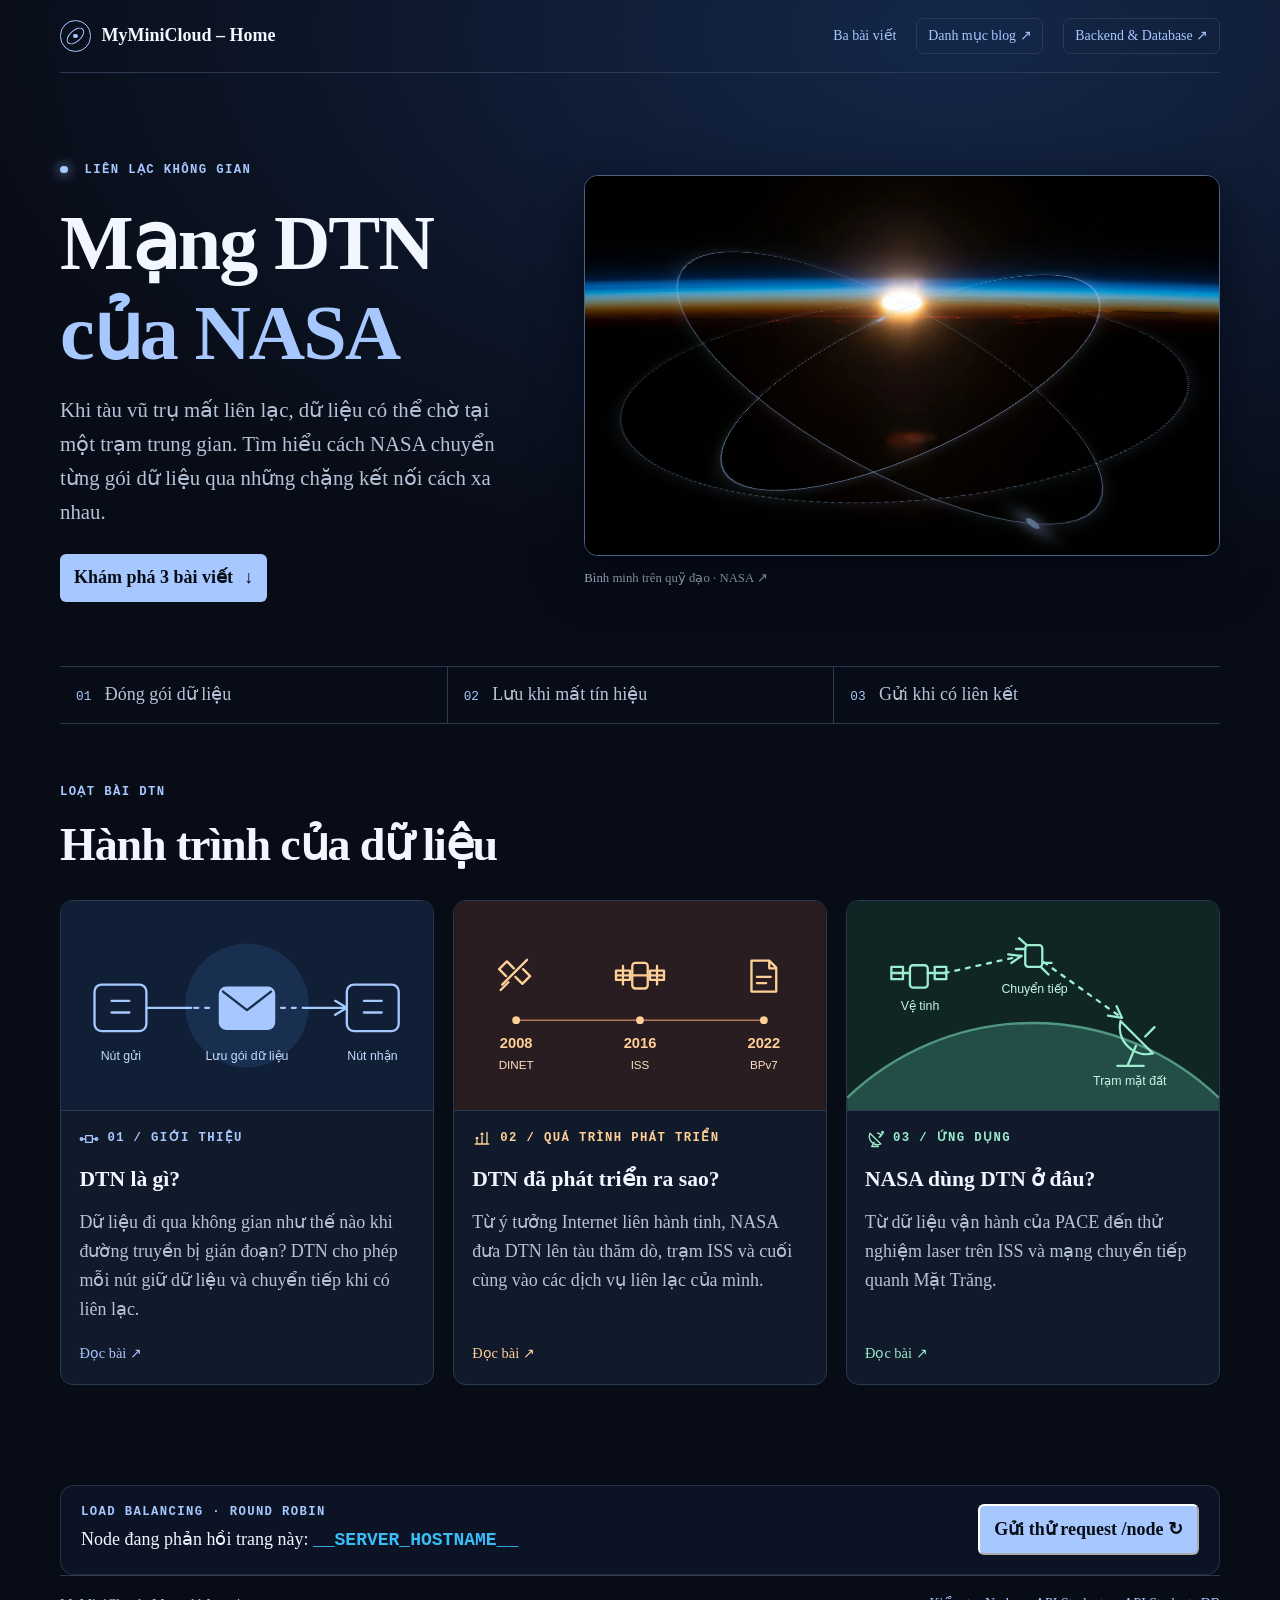
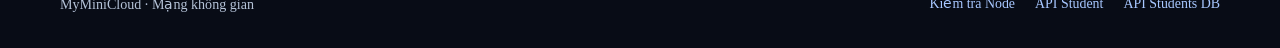
==== commit 57a0e092: "feat: add backend/database UI portal, Keycloak demo students, and home LB response" ====
--- a/web-frontend-server/html/index.html
+++ b/web-frontend-server/html/index.html
@@ -13,7 +13,7 @@
     <a class="skip" href="#noi-dung">Đến nội dung</a>
     <header class="site-header wrap">
         <a class="brand" href="index.html"><span aria-hidden="true" class="brand-mark"></span> MyMiniCloud – Home</a>
-        <nav aria-label="Điều hướng chính"><a href="#ba-bai">Ba bài viết</a><a class="nav-link" href="blog/index.html">Danh mục blog <span aria-hidden="true">↗</span></a></nav>
+        <nav aria-label="Điều hướng chính"><a href="#ba-bai">Ba bài viết</a><a class="nav-link" href="blog/index.html">Danh mục blog <span aria-hidden="true">↗</span></a><a class="nav-link" href="/api/ui">Backend &amp; Database <span aria-hidden="true">↗</span></a></nav>
     </header>
     <main id="noi-dung">
         <section class="hero wrap">
@@ -79,6 +79,39 @@
     </li>
 </ol>
         </section>
+        <section class="wrap" aria-label="Kiểm tra cân bằng tải và phản hồi">
+            <div style="background: rgba(15, 23, 42, 0.72); border: 1px solid rgba(148, 163, 184, 0.2); border-radius: 14px; padding: 18px 20px; margin-top: 24px;">
+                <div style="display:flex; flex-wrap:wrap; align-items:center; justify-content:space-between; gap:12px;">
+                    <div>
+                        <p class="eyebrow" style="margin:0 0 4px;">Load Balancing · Round Robin</p>
+                        <p style="margin:0;">Node đang phản hồi trang này: <code id="ssr-node" style="color:#38bdf8; font-weight:700;">__SERVER_HOSTNAME__</code></p>
+                    </div>
+                    <button type="button" id="btn-test-lb" class="button" style="cursor:pointer; margin:0;">Gửi thử request /node ↻</button>
+                </div>
+                <pre id="lb-log" style="margin:12px 0 0; padding:10px 12px; border-radius:8px; background:rgba(8,12,22,0.85); color:#cbd5e1; font-size:0.85rem; overflow-x:auto; display:none;"></pre>
+            </div>
+            <script>
+                (function () {
+                    const btn = document.getElementById('btn-test-lb');
+                    const log = document.getElementById('lb-log');
+                    let count = 0;
+                    btn.addEventListener('click', async () => {
+                        count += 1;
+                        log.style.display = 'block';
+                        try {
+                            const res = await fetch('/node', { cache: 'no-store' });
+                            const text = (await res.text()).trim();
+                            const servedBy = res.headers.get('X-Served-By') || '-';
+                            const upstream = res.headers.get('X-Upstream-Addr') || '-';
+                            const line = `#${count} | HTTP ${res.status} | ${text} | X-Served-By: ${servedBy} | X-Upstream-Addr: ${upstream}`;
+                            log.textContent = (log.textContent ? log.textContent + '\n' : '') + line;
+                        } catch (err) {
+                            log.textContent = (log.textContent ? log.textContent + '\n' : '') + `#${count} | Lỗi: ${err.message}`;
+                        }
+                    });
+                })();
+            </script>
+        </section>
     </main>
     <footer class="site-footer wrap">
         <span>MyMiniCloud · Mạng không gian</span>
